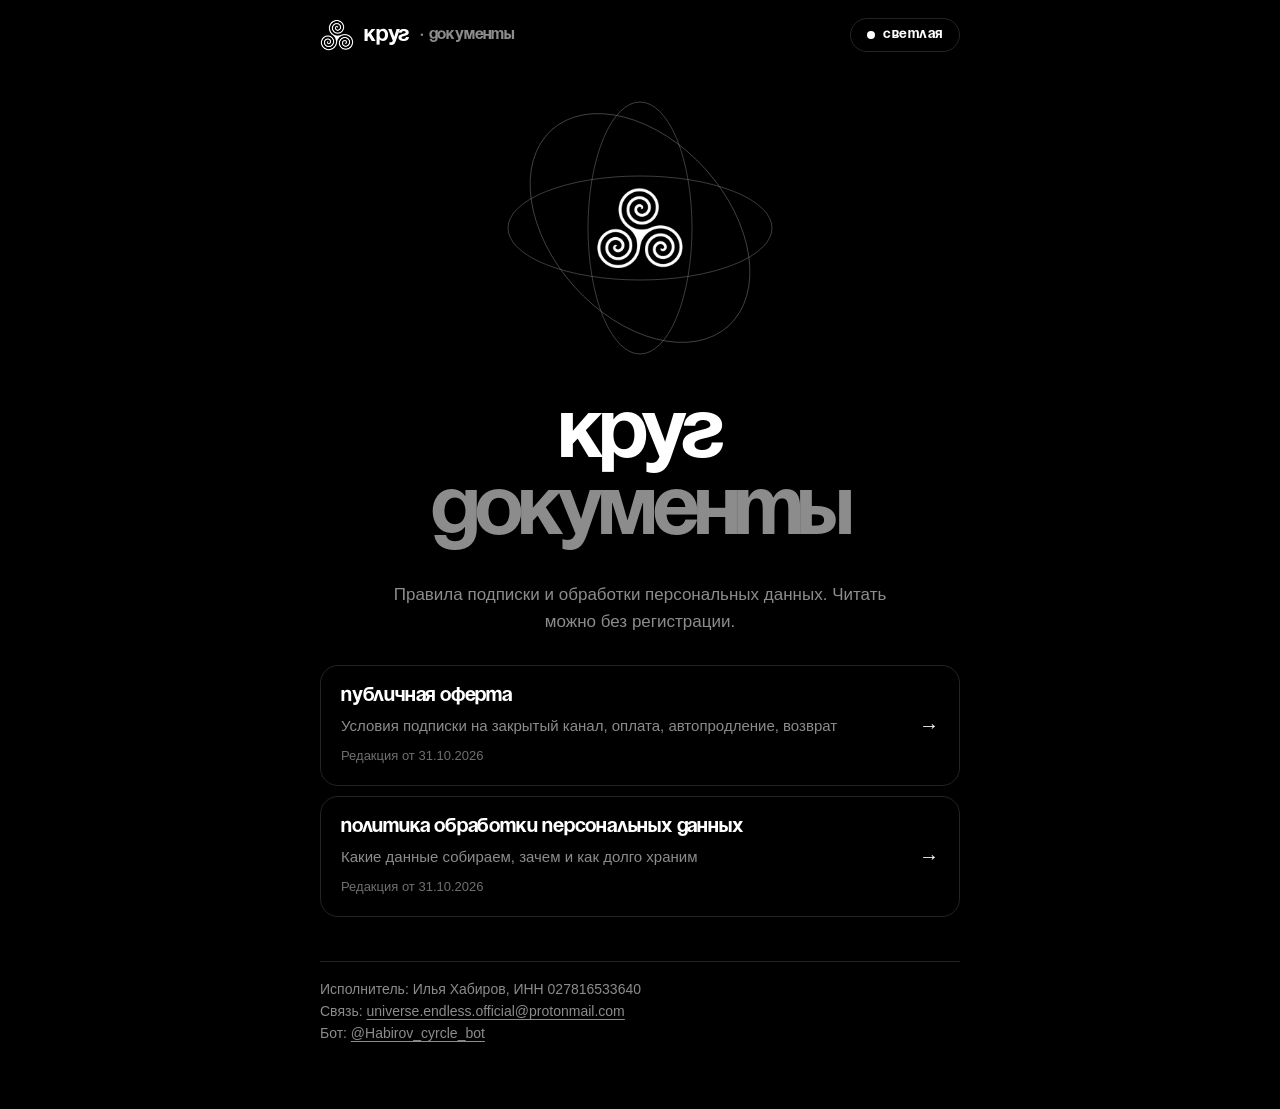
==== index.html @ 8e705307 "Add files via upload" ====
<!doctype html><html lang="ru" data-theme="dark"><head><meta charset="utf-8">
<meta name="viewport" content="width=device-width,initial-scale=1,viewport-fit=cover">
<title>Документы — Круг Ильи Хабирова</title><link rel="stylesheet" href="style.css"><script src="theme.js"></script></head>
<body><main>
<div class="top"><a class="brand" href="./"><img src="logo.png" alt="">круг <i>· документы</i></a><button class="pill" id="theme" type="button" aria-label="Сменить тему">светлая</button></div>
<div class="hero">
<svg class="orbit" viewBox="0 0 300 300" aria-hidden="true"><ellipse cx="150" cy="150" rx="132" ry="52"/><ellipse cx="150" cy="150" rx="52" ry="126"/><ellipse cx="150" cy="150" rx="132" ry="88" transform="rotate(48 150 150)"/><image href="logo.png" x="105" y="105" width="90" height="90"/></svg>
<h1>круг<em>документы</em></h1>
</div>
<p class="lead">Правила подписки и обработки персональных данных. Читать можно без регистрации.</p>
<div class="list" id="c"><noscript><a class="row" href="docs/offer.md"><b>оферта</b></a></noscript></div>
<footer>Исполнитель: Илья Хабиров, ИНН 027816533640<br>Связь: <a href="mailto:universe.endless.official@protonmail.com">universe.endless.official@protonmail.com</a><br>Бот: <a href="https://t.me/Habirov_cyrcle_bot">@Habirov_cyrcle_bot</a></footer>
</main>
<script>
fetch('docs/docs.json?'+Date.now()).then(function(r){return r.json()}).then(function(l){
 document.getElementById('c').innerHTML=l.map(function(d){return '<a class="row" href="'+d.slug+'/"><div><b>'+d.title+'</b><span>'+d.text+'</span><small>Редакция от '+d.date+'</small></div></a>'}).join('')
}).catch(function(){document.getElementById('c').textContent='Не удалось загрузить список документов.'})
</script></body></html>
---- style.css ----
@font-face{font-family:"Soyuz";src:url("fonts/SoyuzGrotesk-Bold.otf") format("opentype");font-weight:700;font-display:swap}
:root{--bg:#000;--fg:#fff;--mut:#8c8c8c;--line:#242424;--btn-bg:#fff;--btn-fg:#000;--logo-f:none;
 --head:"Soyuz","Helvetica Neue",Arial,sans-serif;--doc:Georgia,"Times New Roman",serif;--ui:-apple-system,"Segoe UI",Roboto,Helvetica,Arial,sans-serif;
 box-sizing:border-box}
:root[data-theme="light"]{--bg:#f1f1f1;--fg:#000;--mut:#767676;--line:#d9d9d9;--btn-bg:#000;--btn-fg:#fff;--logo-f:invert(1)}
*{box-sizing:border-box}html{-webkit-text-size-adjust:100%;scroll-padding-top:env(safe-area-inset-top,0px)}
body{margin:0;background:var(--bg);color:var(--fg);font:17px/1.6 var(--ui);font-weight:300;padding:env(safe-area-inset-top,0px) 0 env(safe-area-inset-bottom,0px);transition:background .25s,color .25s}
main{max-width:680px;margin:0 auto;padding:18px 20px 64px}
.top{display:flex;align-items:center;justify-content:space-between;gap:12px}
.brand{display:flex;align-items:center;gap:10px;color:inherit;text-decoration:none;font:700 22px/1 var(--head);letter-spacing:-.01em}
.brand img{width:34px;height:34px;filter:var(--logo-f)}.brand i{font-style:normal;color:var(--mut);font-size:16px}
.pill{display:inline-flex;align-items:center;gap:8px;border:1px solid var(--line);background:none;color:var(--fg);border-radius:999px;padding:9px 16px;font:700 14px/1 var(--head);letter-spacing:.04em;cursor:pointer}
.pill:before{content:"";width:8px;height:8px;border-radius:50%;background:var(--fg)}
.pill:focus-visible,.row:focus-visible,.back:focus-visible,a:focus-visible{outline:2px solid var(--fg);outline-offset:3px}
.hero{position:relative;text-align:center;padding:26px 0 8px}
.orbit{display:block;margin:0 auto;width:min(300px,78vw);height:auto}
.orbit ellipse{fill:none;stroke:var(--mut);stroke-width:.8;opacity:.55}.orbit image{filter:var(--logo-f)}
h1{font:700 clamp(46px,15vw,84px)/.92 var(--head);letter-spacing:-.045em;margin:18px 0 0;text-transform:lowercase}
h1 em{font-style:normal;color:var(--mut);display:block}
.lead{color:var(--mut);margin:22px auto 30px;max-width:30em;text-align:center;font-size:17px}
.list{display:grid;gap:10px}
.row{display:flex;align-items:center;justify-content:space-between;gap:16px;width:100%;text-align:left;background:none;border:1px solid var(--line);border-radius:18px;padding:18px 20px;color:inherit;font:inherit;text-decoration:none;cursor:pointer}
.row b{display:block;font:700 20px/1.2 var(--head);letter-spacing:-.01em;text-transform:lowercase}
.row span{display:block;color:var(--mut);font-size:15px;margin-top:6px}
.row small{display:block;color:var(--mut);font-size:13px;margin-top:8px;opacity:.8}
.row:after{content:"→";flex:none;color:var(--fg);font-size:20px}
.back{background:none;border:0;color:var(--mut);font:inherit;font-size:15px;padding:0;margin:26px 0 6px;cursor:pointer;text-decoration:none;display:inline-block}
#d h1,article h1{font-size:clamp(34px,10vw,52px);text-align:left;margin:10px 0 18px}
#d h2,article h2{font:700 21px/1.25 var(--head);letter-spacing:-.01em;margin:1.9em 0 .4em;text-transform:lowercase}
#d p,article p,#d li{font-family:var(--doc);font-weight:400;font-size:17px;line-height:1.65}
#d a,article a,footer a,.lead a{color:inherit;text-decoration-thickness:1px;text-underline-offset:3px}
code{border:1px solid var(--line);border-radius:6px;padding:1px 6px;font-size:.9em}
ul{padding-left:1.3em}li{margin:.3em 0}
footer{margin-top:44px;padding-top:16px;border-top:1px solid var(--line);color:var(--mut);font-size:14px}
@media(prefers-reduced-motion:reduce){body{transition:none}}
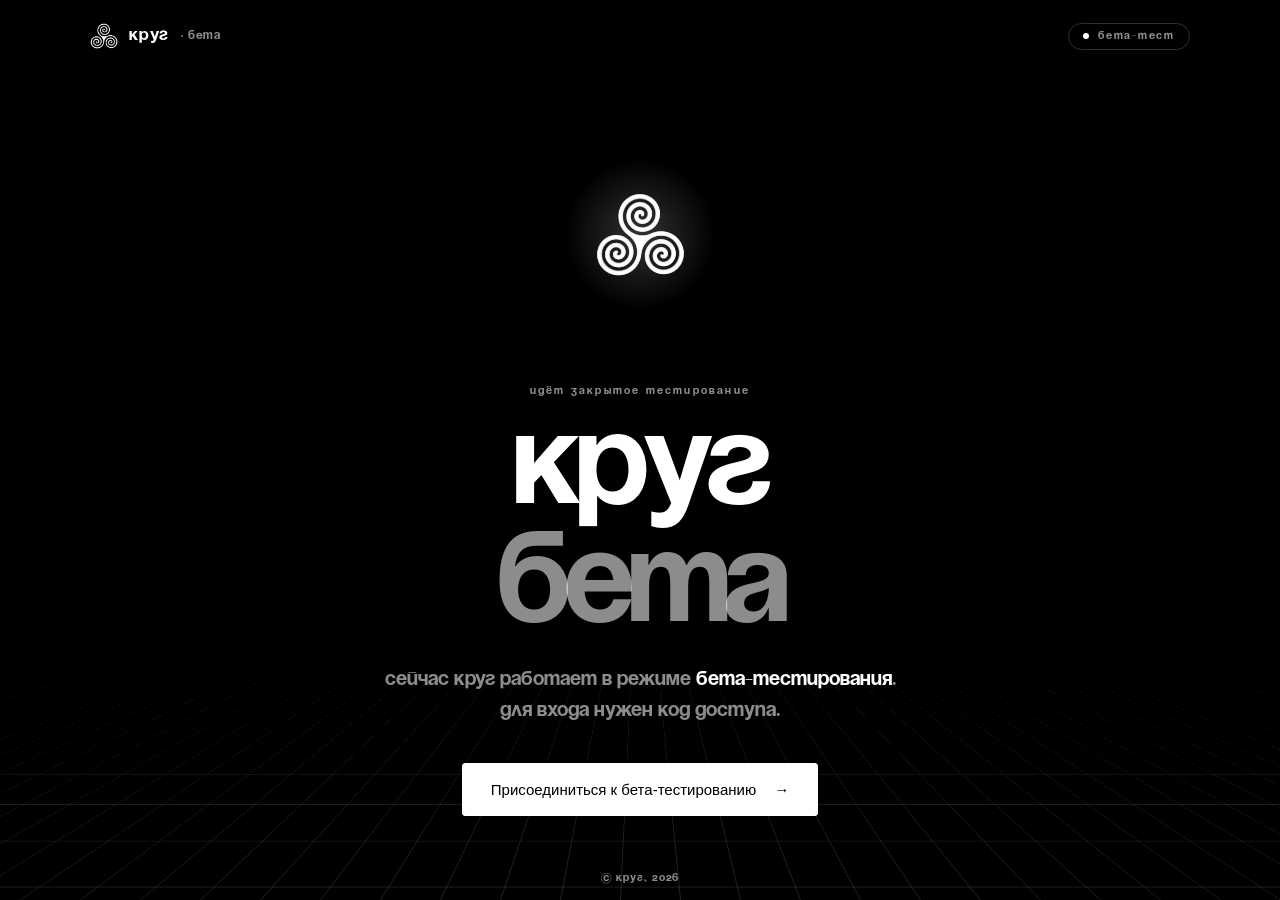
==== commit 08adb46e: "Add files via upload" ====
--- a/index.html
+++ b/index.html
@@ -1,18 +1,623 @@
-<!doctype html><html lang="ru" data-theme="dark"><head><meta charset="utf-8">
-<meta name="viewport" content="width=device-width,initial-scale=1,viewport-fit=cover">
-<title>Документы — Круг Ильи Хабирова</title><link rel="stylesheet" href="style.css"><script src="theme.js"></script></head>
-<body><main>
-<div class="top"><a class="brand" href="./"><img src="logo.png" alt="">круг <i>· документы</i></a><button class="pill" id="theme" type="button" aria-label="Сменить тему">светлая</button></div>
-<div class="hero">
-<svg class="orbit" viewBox="0 0 300 300" aria-hidden="true"><ellipse cx="150" cy="150" rx="132" ry="52"/><ellipse cx="150" cy="150" rx="52" ry="126"/><ellipse cx="150" cy="150" rx="132" ry="88" transform="rotate(48 150 150)"/><image href="logo.png" x="105" y="105" width="90" height="90"/></svg>
-<h1>круг<em>документы</em></h1>
+<!DOCTYPE html>
+<html lang="ru">
+<head>
+<meta charset="utf-8">
+<meta name="viewport" content="width=device-width, initial-scale=1, viewport-fit=cover">
+<meta name="theme-color" content="#000000">
+<script src="https://telegram.org/js/telegram-web-app.js"></script>
+<script>/* Настройки: api = адрес сервера бота (пусто, если приложение отдаёт сам бот), subBot = бот подписки */window.KRUG={api:'',subBot:'Habirov_cyrcle_bot'};</script>
+<title>Круг</title>
+<style>
+@font-face{font-family:Soyuz;src:url([data-uri])}
+:root{--bg:#000;--fg:#fff;--dim:rgba(255,255,255,.55);--line:rgba(255,255,255,.18);color-scheme:dark}
+*{box-sizing:border-box;-webkit-tap-highlight-color:transparent}
+html,body{height:100%;margin:0}
+body{background:var(--bg);color:var(--fg);font-family:Soyuz,system-ui,sans-serif;overflow:hidden}
+.page{position:relative;min-height:100%;height:100%;display:flex;flex-direction:column;padding-top:env(safe-area-inset-top,0px);padding-bottom:env(safe-area-inset-bottom,0px)}
+.floor{position:absolute;left:-50%;right:-50%;bottom:0;height:55%;perspective:420px;pointer-events:none;mask-image:linear-gradient(to top,#000 10%,transparent 90%);-webkit-mask-image:linear-gradient(to top,#000 10%,transparent 90%)}
+.floor i{position:absolute;inset:0;transform:rotateX(68deg);transform-origin:bottom;background-image:linear-gradient(var(--line) 1px,transparent 1px),linear-gradient(90deg,var(--line) 1px,transparent 1px);background-size:60px 60px;animation:flow 3s linear infinite;opacity:0;animation:flow 3s linear infinite,fade 2s .3s forwards}
+@keyframes flow{to{background-position:0 60px}}
+@keyframes fade{to{opacity:.7}}
+header{position:relative;z-index:3;display:flex;align-items:center;justify-content:space-between;width:min(1100px,calc(100% - 40px));margin:0 auto;height:72px;opacity:0;animation:rise .9s .1s forwards}
+.brand{display:flex;align-items:center;gap:11px;letter-spacing:.08em;font-size:17px}
+.brand img{width:28px;display:block}
+.brand small{color:var(--dim);font-size:12px;letter-spacing:.04em}
+.badge{border:1px solid var(--line);border-radius:30px;padding:7px 14px;font-size:11px;letter-spacing:.16em;color:var(--dim)}
+.badge:before{content:"";display:inline-block;width:6px;height:6px;border-radius:50%;background:#fff;margin-right:9px;animation:pulse 1.6s infinite}
+@keyframes pulse{50%{opacity:.2}}
+main{position:relative;z-index:2;flex:1;display:flex;flex-direction:column;align-items:center;justify-content:center;text-align:center;padding:10px 20px 30px;min-height:0}
+.stage{perspective:900px;width:min(300px,62vw);aspect-ratio:1;margin-bottom:clamp(14px,3vh,34px);opacity:0;animation:rise 1.2s .3s forwards}
+.scene{position:relative;width:100%;height:100%;transform-style:preserve-3d;transition:transform .15s ease-out}
+.ring{display:none;position:absolute;inset:0;border:1px solid rgba(255,255,255,.5);border-radius:50%;transform-style:preserve-3d}
+.r1{animation:s1 14s linear infinite}.r2{inset:9%;border-color:rgba(255,255,255,.32);animation:s2 11s linear infinite}.r3{inset:-9%;border-color:rgba(255,255,255,.18);animation:s3 18s linear infinite}
+.ring:after{content:"";position:absolute;top:-4px;left:50%;width:7px;height:7px;margin-left:-3.5px;border-radius:50%;background:#fff;box-shadow:0 0 12px #fff}
+@keyframes s1{from{transform:rotateX(70deg) rotateZ(0)}to{transform:rotateX(70deg) rotateZ(360deg)}}
+@keyframes s2{from{transform:rotateY(70deg) rotateZ(0)}to{transform:rotateY(70deg) rotateZ(-360deg)}}
+@keyframes s3{from{transform:rotateX(35deg) rotateY(35deg) rotateZ(0)}to{transform:rotateX(35deg) rotateY(35deg) rotateZ(360deg)}}
+.core{position:absolute;inset:31%;transform-style:preserve-3d;animation:sway 8s ease-in-out infinite}
+.cl{position:absolute;inset:0;background:var(--logo) center/contain no-repeat;filter:brightness(var(--b,1));transform:translateZ(var(--z))}
+.cglow{position:absolute;inset:14%;border-radius:50%;background:radial-gradient(circle,rgba(255,255,255,.2),transparent 62%);transform:translateZ(-30px);animation:cg 4s ease-in-out infinite alternate}
+@keyframes cg{from{opacity:.35}to{opacity:.9}}
+@keyframes sway{0%,100%{transform:rotateY(-20deg) rotateX(5deg)}50%{transform:rotateY(20deg) rotateX(-5deg)}}
+.eyebrow{font-size:11px;letter-spacing:.2em;color:var(--dim);margin-bottom:14px}
+h1{font-size:clamp(52px,13vw,128px);line-height:.92;font-weight:400;letter-spacing:-.05em;margin:0 0 18px;perspective:700px}
+h1 span{display:inline-block;opacity:0;transform:translateZ(-300px) rotateX(70deg);animation:letter 1s cubic-bezier(.2,.8,.2,1) forwards}
+h1 .beta{color:var(--dim)}
+@keyframes letter{to{opacity:1;transform:none}}
+.lead{color:var(--dim);font-size:clamp(15px,2.2vw,20px);line-height:1.55;max-width:540px;margin:0 auto}
+.lead b{color:#fff;font-weight:400}
+.cta{margin-top:clamp(20px,4vh,38px);padding:17px 28px;border:1px solid #fff;background:#fff;color:#000;border-radius:3px;font-size:15px;cursor:pointer;display:inline-flex;gap:18px;align-items:center;transition:transform .2s,box-shadow .2s;box-shadow:0 0 0 rgba(255,255,255,0)}
+.cta:hover{transform:translateY(-3px);box-shadow:0 10px 40px rgba(255,255,255,.22)}
+.cta:active{transform:scale(.98)}
+.rise{opacity:0;animation:rise .9s forwards}
+@keyframes rise{from{opacity:0;transform:translateY(22px)}to{opacity:1;transform:none}}
+footer{position:relative;z-index:3;text-align:center;color:var(--dim);font-size:11px;letter-spacing:.08em;padding:0 0 16px}
+.modal{position:fixed;inset:0;z-index:10;display:grid;place-items:center;padding:20px;background:rgba(0,0,0,.72);backdrop-filter:blur(8px);-webkit-backdrop-filter:blur(8px);opacity:0;pointer-events:none;transition:opacity .35s}
+.modal.open{opacity:1;pointer-events:auto}
+.card{width:100%;max-width:400px;border:1px solid var(--line);border-radius:22px;background:linear-gradient(145deg,#0d0d0d,#050505);padding:30px 26px;transform:perspective(800px) rotateX(18deg) translateY(40px) scale(.94);transition:transform .5s cubic-bezier(.2,.8,.2,1)}
+.modal.open .card{transform:none}
+.card.shake{animation:shake .4s}
+@keyframes shake{25%{transform:translateX(-9px)}75%{transform:translateX(9px)}}
+.kicker{font-size:11px;letter-spacing:.16em;color:var(--dim);margin-bottom:16px}
+.card h2{font-size:28px;font-weight:400;margin:0 0 8px}
+.card p{color:var(--dim);font-size:14px;line-height:1.5;margin:0 0 20px}
+.card input{width:100%;padding:16px;border:1px solid var(--line);border-radius:12px;background:#080808;color:#fff;font:inherit;font-size:18px;letter-spacing:.3em;text-align:center;text-transform:uppercase;outline:none;transition:border-color .2s}
+.card input:focus{border-color:rgba(255,255,255,.7)}
+.card input::placeholder{letter-spacing:.2em;color:rgba(255,255,255,.25)}
+.submit{width:100%;margin-top:12px;padding:15px;border:1px solid #fff;background:#fff;color:#000;border-radius:12px;font:inherit;font-size:15px;cursor:pointer}
+.close{width:100%;margin-top:8px;padding:12px;border:0;background:none;color:var(--dim);font:inherit;font-size:13px;cursor:pointer}
+.msg{min-height:20px;margin-top:12px;font-size:13px;color:var(--dim);text-align:center}
+.ok{text-align:center}.ok .tick{font-size:44px;margin-bottom:8px}
+@media(prefers-reduced-motion:reduce){*{animation-duration:.01s!important;animation-iteration-count:1!important}}
+@property --a{syntax:'<angle>';inherits:false;initial-value:0deg}
+:root{--logo:url([data-uri])}
+#app{position:fixed;inset:0;z-index:50;background:#000;color:#fff;font-family:Soyuz,system-ui,sans-serif;visibility:hidden;overflow:hidden;-webkit-user-select:none;user-select:none;touch-action:manipulation}
+#app.on{visibility:visible}
+#app *{box-sizing:border-box;-webkit-tap-highlight-color:transparent}
+.shell{position:relative;height:100%;max-width:520px;margin:0 auto;display:flex;flex-direction:column;padding:calc(max(env(safe-area-inset-top,0px),var(--tg-safe-area-inset-top,0px)) + var(--tg-content-safe-area-inset-top,0px)) 20px calc(max(env(safe-area-inset-bottom,0px),var(--tg-safe-area-inset-bottom,0px)) + var(--tg-content-safe-area-inset-bottom,0px))}
+.top{height:64px;flex:none;display:flex;align-items:center;gap:12px;transition:opacity .4s,transform .4s}
+.top.off{opacity:0;pointer-events:none;transform:translateY(-14px)}
+.ib{width:38px;height:38px;border:0;background:none;color:#8b8b8b;display:grid;place-items:center;cursor:pointer;border-radius:50%;flex:none}
+.ib:active{background:#1a1a1a}
+.bar{flex:1;height:16px;border-radius:9px;background:#1d1d1d;overflow:hidden;transition:opacity .3s}
+.bar.off{opacity:0}
+.bar i{display:block;height:100%;width:0;min-width:16px;background:#fff;border-radius:9px;position:relative;overflow:hidden;transition:width .8s cubic-bezier(.3,1.4,.5,1)}
+.bar i:before{content:"";position:absolute;left:8px;right:8px;top:4px;height:4px;border-radius:3px;background:rgba(0,0,0,.14)}
+.bar i:after{content:"";position:absolute;top:0;bottom:0;width:40%;left:-50%;background:linear-gradient(90deg,transparent,rgba(0,0,0,.18),transparent);animation:glint 2.6s infinite}
+@keyframes glint{to{left:130%}}
+.view{flex:1;min-height:0;overflow-y:auto;overflow-x:hidden;scrollbar-width:none;position:relative}
+.view::-webkit-scrollbar{display:none}
+.scr{min-height:100%;display:flex;flex-direction:column;animation:scrIn .55s cubic-bezier(.2,.9,.25,1) both}
+.scr.rev{animation-name:scrInR}
+.scr.out{animation:scrOut .28s ease-in forwards}
+@keyframes scrIn{from{opacity:0;transform:translateX(46px) scale(.98)}}
+@keyframes scrInR{from{opacity:0;transform:translateX(-46px) scale(.98)}}
+@keyframes scrOut{to{opacity:0;transform:translateX(-46px) scale(.98)}}
+.dock{flex:none;padding:14px 0 18px;transition:transform .5s cubic-bezier(.2,.9,.3,1),opacity .3s}
+.dock.off{transform:translateY(130%);opacity:0;pointer-events:none}
+.btn{position:relative;overflow:hidden;width:100%;height:56px;border:0;border-radius:16px;background:#fff;color:#000;font:inherit;font-size:16px;letter-spacing:.06em;text-transform:uppercase;cursor:pointer;box-shadow:0 4px 0 #8c8c8c;transition:transform .08s,box-shadow .08s,background .25s,color .25s}
+.btn:active:not(:disabled){transform:translateY(4px);box-shadow:0 0 0 #8c8c8c}
+.btn:disabled{background:#1d1d1d;color:#5a5a5a;box-shadow:0 4px 0 #101010;cursor:default}
+.btn:not(:disabled):after{content:"";position:absolute;top:0;bottom:0;width:30%;left:-40%;background:linear-gradient(90deg,transparent,rgba(0,0,0,.12),transparent);animation:glint 3.2s 1s infinite}
+.btn.ready{animation:jig .38s}
+.btn.ghost{background:#000;color:#fff;border:2px solid #2c2c2c;box-shadow:0 4px 0 #2c2c2c}
+@keyframes ready{40%{transform:scale(1.04)}}
+:focus-visible{outline:2px solid #fff;outline-offset:3px}
+.mas{position:relative;width:var(--s,112px);height:var(--s,112px);flex:none;display:grid;place-items:center}
+.mas:after{content:"";position:absolute;bottom:-8px;left:12%;right:12%;height:14px;border-radius:50%;background:rgba(255,255,255,.1);animation:sh 3.4s ease-in-out infinite}
+.mas .fl{width:100%;height:100%;animation:bob 3.4s ease-in-out infinite}
+@keyframes bob{50%{transform:translateY(-9px)}}
+@keyframes sh{50%{transform:scaleX(.78);opacity:.5}}
+.lg{display:block;width:100%;height:100%;background:var(--logo) center/contain no-repeat;transition:transform .7s cubic-bezier(.3,1.6,.4,1)}
+.lg.hit{animation:hit .5s}
+@keyframes hit{40%{filter:drop-shadow(0 0 22px #fff)}}
+.bub{position:relative;flex:1;border:2px solid #2c2c2c;border-radius:18px;padding:16px 18px;font-size:21px;line-height:1.22;background:#000}
+.bub:before{content:"";position:absolute;left:-9px;top:50%;width:14px;height:14px;margin-top:-7px;background:#000;border-left:2px solid #2c2c2c;border-bottom:2px solid #2c2c2c;transform:rotate(45deg)}
+.bub.dn:before{left:50%;top:auto;bottom:-9px;margin:0 0 0 -7px;border:0;border-right:2px solid #2c2c2c;border-bottom:2px solid #2c2c2c}
+.bub small{display:block;margin-top:6px;font-size:14px;color:#8b8b8b}
+.qh{display:flex;align-items:center;gap:14px;margin:4px 0 24px}
+.opt{position:relative;overflow:hidden;display:flex;align-items:center;gap:14px;width:100%;margin-bottom:12px;padding:14px 16px;border:2px solid #2a2a2a;border-bottom-width:4px;border-radius:16px;background:#000;color:#fff;font:inherit;font-size:17px;line-height:1.2;text-align:left;cursor:pointer;transition:border-color .2s,background .2s,transform .1s;animation:optIn .55s cubic-bezier(.2,.9,.3,1) both;animation-delay:calc(var(--i)*70ms + .2s)}
+@keyframes optIn{from{opacity:0;transform:translateY(26px) scale(.96)}}
+.opt:active{transform:translateY(2px);border-bottom-width:3px}
+.opt.sel{border-color:#fff;background:#121212;animation:jig .38s}
+@keyframes jig{15%{transform:translateX(-4px) rotate(-.7deg) scale(1.02)}30%{transform:translateX(4px) rotate(.7deg) scale(1.02)}45%{transform:translateX(-3px) rotate(-.4deg)}60%{transform:translateX(3px) rotate(.4deg)}80%{transform:translateX(-1px)}}
+@keyframes pop{40%{transform:scale(1.04)}}
+.opt small{display:block;margin-top:4px;font-size:13px;color:#8b8b8b}
+.rg{width:26px;height:26px;flex:none;border-radius:50%;border:2px solid #444;display:grid;place-items:center;transition:background .2s,border-color .2s}
+.sel .rg{background:#fff;border-color:#fff}
+.rg path{stroke-dasharray:1;stroke-dashoffset:1}
+.sel .rg path{animation:dr .35s .05s forwards}
+@keyframes dr{to{stroke-dashoffset:0}}
+.opt .tx{flex:1}
+.lv{display:flex;gap:3px;align-items:flex-end;height:20px}
+.lv b{width:5px;border-radius:2px;background:#333;transition:background .2s}
+.lv b.on,.sel .lv b.on{background:#fff}
+.tag{font-size:13px;color:#8b8b8b}
+.rp{position:absolute;border-radius:50%;background:rgba(255,255,255,.25);transform:scale(0);animation:rp .6s ease-out forwards;pointer-events:none}
+@keyframes rp{to{transform:scale(1);opacity:0}}
+.shake{animation:shk .4s}
+@keyframes shk{25%{transform:translateX(-9px)}75%{transform:translateX(9px)}}
+h2.t{font-size:32px;line-height:1.05;font-weight:400;margin:6px 0 10px}
+p.s{color:#8b8b8b;font-size:15px;line-height:1.5;margin:0 0 22px}
+.in{display:block;width:100%;height:56px;margin-bottom:12px;padding:0 18px;border:2px solid #2a2a2a;border-radius:16px;background:#0a0a0a;color:#fff;font:inherit;font-size:17px;outline:none;transition:border-color .2s,transform .2s;-webkit-user-select:text;user-select:text}
+.in:focus{border-color:#fff;transform:scale(1.015)}
+.in::placeholder{color:#555}
+.card{border:2px solid #2a2a2a;border-radius:20px;overflow:hidden}
+.row{display:flex;align-items:center;gap:16px;width:100%;padding:16px 18px;border:0;background:none;color:#fff;font:inherit;text-align:left;cursor:pointer;animation:optIn .5s both}
+.row+.row{border-top:2px solid #2a2a2a}
+.row:active{background:#111}
+.row small{display:block;margin-top:3px;font-size:14px;color:#8b8b8b;max-width:210px;overflow:hidden;text-overflow:ellipsis;white-space:nowrap}
+.av{width:56px;height:56px;border-radius:50%;background:#fff;color:#000;display:grid;place-items:center;font-size:26px;flex:none}
+.av.p{background:none;border:2px solid #444;color:#8b8b8b;font-size:30px}
+.intro{position:absolute;inset:0;display:grid;place-items:center;align-content:center;background:#000}
+.ilg{position:relative;width:min(52vw,230px);aspect-ratio:1}
+.ilg .lg{animation:lgIn 2.1s cubic-bezier(.5,0,.15,1) both;-webkit-mask-image:conic-gradient(#000 var(--a),transparent calc(var(--a) + 1deg));mask-image:conic-gradient(#000 var(--a),transparent calc(var(--a) + 1deg));transition:none;filter:drop-shadow(0 0 18px rgba(255,255,255,.35))}
+@keyframes lgIn{0%{--a:0deg;transform:rotate(-240deg) scale(.55);opacity:.2}100%{--a:361deg;transform:none;opacity:1}}
+.ilg svg{position:absolute;inset:-18%;width:136%;height:136%;transform:rotate(-90deg);animation:fadeo .5s 2.9s forwards}
+.ilg circle{fill:none;stroke:#fff;stroke-width:1.2;stroke-dasharray:289;stroke-dashoffset:289;animation:ring 2.4s .2s cubic-bezier(.6,0,.3,1) forwards}
+@keyframes ring{to{stroke-dashoffset:0}}
+@keyframes fadeo{to{opacity:0}}
+.pr{position:absolute;inset:0;border:1px solid #fff;border-radius:50%;opacity:0;animation:pr 1.6s cubic-bezier(.2,.7,.3,1) forwards}
+@keyframes pr{from{transform:scale(.5);opacity:.8}to{transform:scale(3.2);opacity:0}}
+.wm{margin-top:34px;font-size:30px;display:flex;justify-content:center}
+.wm span{opacity:0;animation:wm 1s cubic-bezier(.2,.8,.2,1) forwards}
+@keyframes wm{from{opacity:0;filter:blur(10px);transform:translateY(16px) scale(1.4)}to{opacity:1;filter:none;transform:none}}
+.motto{margin-top:12px;text-align:center;color:#8b8b8b;font-size:14px;opacity:0;animation:fadei 1s 3s forwards}
+@keyframes fadei{to{opacity:1}}
+.bl{display:flex;align-items:center;gap:14px;padding:14px 0;font-size:18px;opacity:.28;transition:opacity .4s}
+.bl.on{opacity:1}
+.bl .rg{border-color:#333}
+.bl.ok .rg{background:#fff;border-color:#fff}
+.bl.ok .rg path{animation:dr .35s forwards}
+.bl:not(.ok).on .rg{border-top-color:#fff;animation:spin .7s linear infinite}
+@keyframes spin{to{transform:rotate(360deg)}}
+.big{font-size:clamp(40px,12vw,56px);line-height:1;text-align:center;margin:26px 0 8px;display:flex;justify-content:center;flex-wrap:wrap;gap:0 .28em}
+.big span{display:inline-block;opacity:0;animation:wm .9s cubic-bezier(.2,.8,.2,1) forwards}
+.stats{display:grid;grid-template-columns:repeat(3,1fr);gap:10px;margin-top:28px}
+.st{border:2px solid #2a2a2a;border-radius:16px;padding:14px 8px;text-align:center;animation:optIn .6s both}
+.st b{display:block;font-weight:400;font-size:28px}
+.st small{color:#8b8b8b;font-size:12px}
+.quest{border:2px solid #2a2a2a;border-radius:20px;padding:22px;margin-top:28px;animation:optIn .6s .4s both}
+.qb{display:flex;align-items:center;gap:12px;margin-top:16px}
+.qb .bar{height:24px}
+.qb .bar i{background:#fff}
+.ch{width:46px;height:46px;border:2px solid #fff;border-radius:50%;padding:7px;animation:bob 2.4s infinite}
+.fl10{position:absolute;z-index:5;pointer-events:none;font-size:22px;animation:fl10 1s ease-out forwards}
+@keyframes fl10{to{transform:translateY(-70px) scale(1.3);opacity:0}}
+#fx{position:absolute;inset:0;width:100%;height:100%;pointer-events:none;z-index:6}
+.cen{flex:1;display:flex;flex-direction:column;align-items:center;justify-content:center;text-align:center}
+@media(prefers-reduced-motion:reduce){#app *{animation-duration:.01s!important;animation-delay:0s!important}}
+#app{--mp:url([data-uri]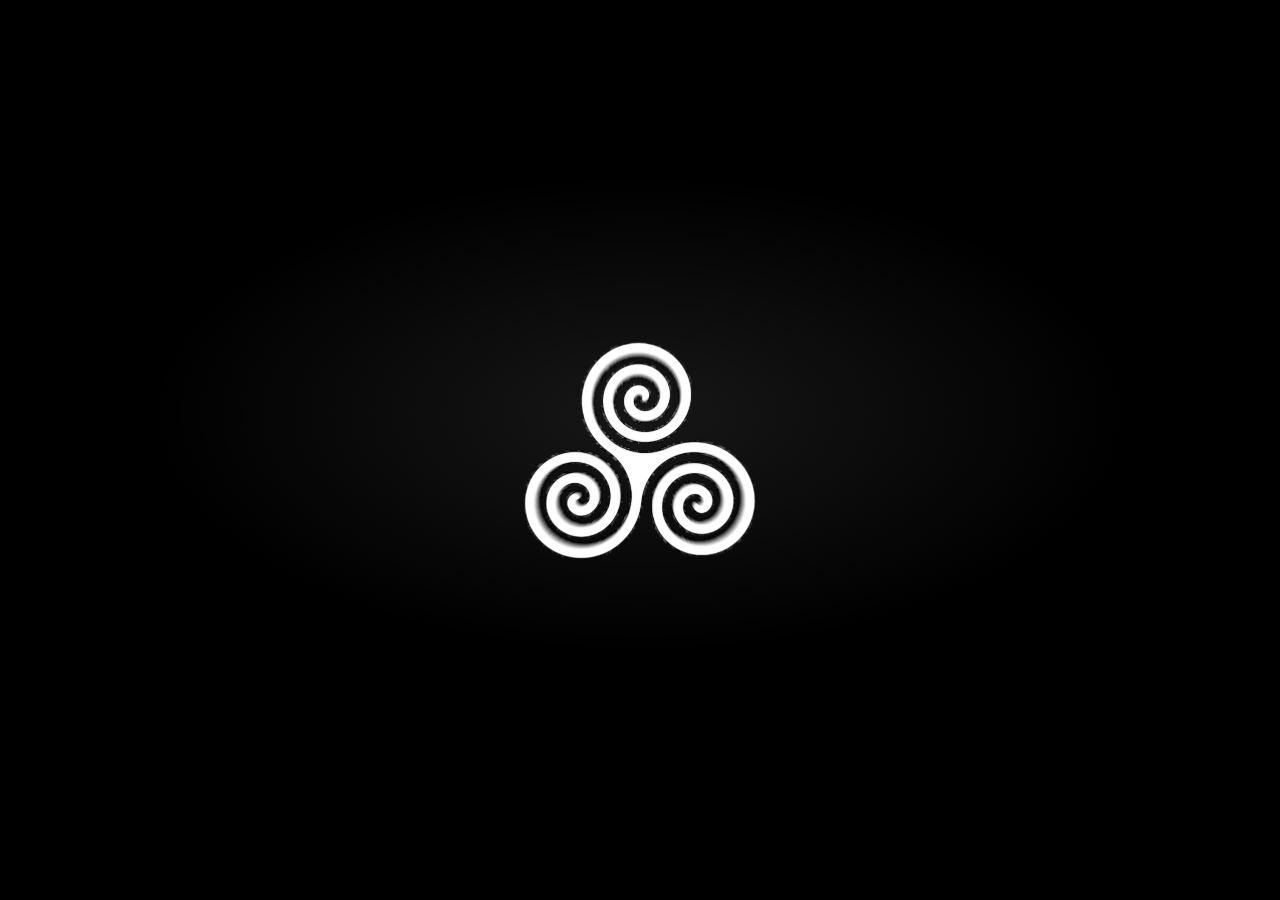
==== commit a26ee869: "Add files via upload" ====
--- a/index.html
+++ b/index.html
@@ -4,619 +4,50 @@
 <meta charset="utf-8">
 <meta name="viewport" content="width=device-width, initial-scale=1, viewport-fit=cover">
 <meta name="theme-color" content="#000000">
-<script src="https://telegram.org/js/telegram-web-app.js"></script>
-<script>/* Настройки: api = адрес сервера бота (пусто, если приложение отдаёт сам бот), subBot = бот подписки */window.KRUG={api:'',subBot:'Habirov_cyrcle_bot'};</script>
 <title>Круг</title>
+<link rel="icon" href="logo.png">
 <style>
-@font-face{font-family:Soyuz;src:url([data-uri])}
-:root{--bg:#000;--fg:#fff;--dim:rgba(255,255,255,.55);--line:rgba(255,255,255,.18);color-scheme:dark}
+:root{--logo:url([data-uri])}}
 *{box-sizing:border-box;-webkit-tap-highlight-color:transparent}
-html,body{height:100%;margin:0}
-body{background:var(--bg);color:var(--fg);font-family:Soyuz,system-ui,sans-serif;overflow:hidden}
-.page{position:relative;min-height:100%;height:100%;display:flex;flex-direction:column;padding-top:env(safe-area-inset-top,0px);padding-bottom:env(safe-area-inset-bottom,0px)}
-.floor{position:absolute;left:-50%;right:-50%;bottom:0;height:55%;perspective:420px;pointer-events:none;mask-image:linear-gradient(to top,#000 10%,transparent 90%);-webkit-mask-image:linear-gradient(to top,#000 10%,transparent 90%)}
-.floor i{position:absolute;inset:0;transform:rotateX(68deg);transform-origin:bottom;background-image:linear-gradient(var(--line) 1px,transparent 1px),linear-gradient(90deg,var(--line) 1px,transparent 1px);background-size:60px 60px;animation:flow 3s linear infinite;opacity:0;animation:flow 3s linear infinite,fade 2s .3s forwards}
-@keyframes flow{to{background-position:0 60px}}
-@keyframes fade{to{opacity:.7}}
-header{position:relative;z-index:3;display:flex;align-items:center;justify-content:space-between;width:min(1100px,calc(100% - 40px));margin:0 auto;height:72px;opacity:0;animation:rise .9s .1s forwards}
-.brand{display:flex;align-items:center;gap:11px;letter-spacing:.08em;font-size:17px}
-.brand img{width:28px;display:block}
-.brand small{color:var(--dim);font-size:12px;letter-spacing:.04em}
-.badge{border:1px solid var(--line);border-radius:30px;padding:7px 14px;font-size:11px;letter-spacing:.16em;color:var(--dim)}
-.badge:before{content:"";display:inline-block;width:6px;height:6px;border-radius:50%;background:#fff;margin-right:9px;animation:pulse 1.6s infinite}
-@keyframes pulse{50%{opacity:.2}}
-main{position:relative;z-index:2;flex:1;display:flex;flex-direction:column;align-items:center;justify-content:center;text-align:center;padding:10px 20px 30px;min-height:0}
-.stage{perspective:900px;width:min(300px,62vw);aspect-ratio:1;margin-bottom:clamp(14px,3vh,34px);opacity:0;animation:rise 1.2s .3s forwards}
-.scene{position:relative;width:100%;height:100%;transform-style:preserve-3d;transition:transform .15s ease-out}
-.ring{display:none;position:absolute;inset:0;border:1px solid rgba(255,255,255,.5);border-radius:50%;transform-style:preserve-3d}
-.r1{animation:s1 14s linear infinite}.r2{inset:9%;border-color:rgba(255,255,255,.32);animation:s2 11s linear infinite}.r3{inset:-9%;border-color:rgba(255,255,255,.18);animation:s3 18s linear infinite}
-.ring:after{content:"";position:absolute;top:-4px;left:50%;width:7px;height:7px;margin-left:-3.5px;border-radius:50%;background:#fff;box-shadow:0 0 12px #fff}
-@keyframes s1{from{transform:rotateX(70deg) rotateZ(0)}to{transform:rotateX(70deg) rotateZ(360deg)}}
-@keyframes s2{from{transform:rotateY(70deg) rotateZ(0)}to{transform:rotateY(70deg) rotateZ(-360deg)}}
-@keyframes s3{from{transform:rotateX(35deg) rotateY(35deg) rotateZ(0)}to{transform:rotateX(35deg) rotateY(35deg) rotateZ(360deg)}}
-.core{position:absolute;inset:31%;transform-style:preserve-3d;animation:sway 8s ease-in-out infinite}
-.cl{position:absolute;inset:0;background:var(--logo) center/contain no-repeat;filter:brightness(var(--b,1));transform:translateZ(var(--z))}
-.cglow{position:absolute;inset:14%;border-radius:50%;background:radial-gradient(circle,rgba(255,255,255,.2),transparent 62%);transform:translateZ(-30px);animation:cg 4s ease-in-out infinite alternate}
-@keyframes cg{from{opacity:.35}to{opacity:.9}}
-@keyframes sway{0%,100%{transform:rotateY(-20deg) rotateX(5deg)}50%{transform:rotateY(20deg) rotateX(-5deg)}}
-.eyebrow{font-size:11px;letter-spacing:.2em;color:var(--dim);margin-bottom:14px}
-h1{font-size:clamp(52px,13vw,128px);line-height:.92;font-weight:400;letter-spacing:-.05em;margin:0 0 18px;perspective:700px}
-h1 span{display:inline-block;opacity:0;transform:translateZ(-300px) rotateX(70deg);animation:letter 1s cubic-bezier(.2,.8,.2,1) forwards}
-h1 .beta{color:var(--dim)}
-@keyframes letter{to{opacity:1;transform:none}}
-.lead{color:var(--dim);font-size:clamp(15px,2.2vw,20px);line-height:1.55;max-width:540px;margin:0 auto}
-.lead b{color:#fff;font-weight:400}
-.cta{margin-top:clamp(20px,4vh,38px);padding:17px 28px;border:1px solid #fff;background:#fff;color:#000;border-radius:3px;font-size:15px;cursor:pointer;display:inline-flex;gap:18px;align-items:center;transition:transform .2s,box-shadow .2s;box-shadow:0 0 0 rgba(255,255,255,0)}
-.cta:hover{transform:translateY(-3px);box-shadow:0 10px 40px rgba(255,255,255,.22)}
-.cta:active{transform:scale(.98)}
-.rise{opacity:0;animation:rise .9s forwards}
-@keyframes rise{from{opacity:0;transform:translateY(22px)}to{opacity:1;transform:none}}
-footer{position:relative;z-index:3;text-align:center;color:var(--dim);font-size:11px;letter-spacing:.08em;padding:0 0 16px}
-.modal{position:fixed;inset:0;z-index:10;display:grid;place-items:center;padding:20px;background:rgba(0,0,0,.72);backdrop-filter:blur(8px);-webkit-backdrop-filter:blur(8px);opacity:0;pointer-events:none;transition:opacity .35s}
-.modal.open{opacity:1;pointer-events:auto}
-.card{width:100%;max-width:400px;border:1px solid var(--line);border-radius:22px;background:linear-gradient(145deg,#0d0d0d,#050505);padding:30px 26px;transform:perspective(800px) rotateX(18deg) translateY(40px) scale(.94);transition:transform .5s cubic-bezier(.2,.8,.2,1)}
-.modal.open .card{transform:none}
-.card.shake{animation:shake .4s}
-@keyframes shake{25%{transform:translateX(-9px)}75%{transform:translateX(9px)}}
-.kicker{font-size:11px;letter-spacing:.16em;color:var(--dim);margin-bottom:16px}
-.card h2{font-size:28px;font-weight:400;margin:0 0 8px}
-.card p{color:var(--dim);font-size:14px;line-height:1.5;margin:0 0 20px}
-.card input{width:100%;padding:16px;border:1px solid var(--line);border-radius:12px;background:#080808;color:#fff;font:inherit;font-size:18px;letter-spacing:.3em;text-align:center;text-transform:uppercase;outline:none;transition:border-color .2s}
-.card input:focus{border-color:rgba(255,255,255,.7)}
-.card input::placeholder{letter-spacing:.2em;color:rgba(255,255,255,.25)}
-.submit{width:100%;margin-top:12px;padding:15px;border:1px solid #fff;background:#fff;color:#000;border-radius:12px;font:inherit;font-size:15px;cursor:pointer}
-.close{width:100%;margin-top:8px;padding:12px;border:0;background:none;color:var(--dim);font:inherit;font-size:13px;cursor:pointer}
-.msg{min-height:20px;margin-top:12px;font-size:13px;color:var(--dim);text-align:center}
-.ok{text-align:center}.ok .tick{font-size:44px;margin-bottom:8px}
-@media(prefers-reduced-motion:reduce){*{animation-duration:.01s!important;animation-iteration-count:1!important}}
-@property --a{syntax:'<angle>';inherits:false;initial-value:0deg}
-:root{--logo:url([data-uri])}
-#app{position:fixed;inset:0;z-index:50;background:#000;color:#fff;font-family:Soyuz,system-ui,sans-serif;visibility:hidden;overflow:hidden;-webkit-user-select:none;user-select:none;touch-action:manipulation}
-#app.on{visibility:visible}
-#app *{box-sizing:border-box;-webkit-tap-highlight-color:transparent}
-.shell{position:relative;height:100%;max-width:520px;margin:0 auto;display:flex;flex-direction:column;padding:calc(max(env(safe-area-inset-top,0px),var(--tg-safe-area-inset-top,0px)) + var(--tg-content-safe-area-inset-top,0px)) 20px calc(max(env(safe-area-inset-bottom,0px),var(--tg-safe-area-inset-bottom,0px)) + var(--tg-content-safe-area-inset-bottom,0px))}
-.top{height:64px;flex:none;display:flex;align-items:center;gap:12px;transition:opacity .4s,transform .4s}
-.top.off{opacity:0;pointer-events:none;transform:translateY(-14px)}
-.ib{width:38px;height:38px;border:0;background:none;color:#8b8b8b;display:grid;place-items:center;cursor:pointer;border-radius:50%;flex:none}
-.ib:active{background:#1a1a1a}
-.bar{flex:1;height:16px;border-radius:9px;background:#1d1d1d;overflow:hidden;transition:opacity .3s}
-.bar.off{opacity:0}
-.bar i{display:block;height:100%;width:0;min-width:16px;background:#fff;border-radius:9px;position:relative;overflow:hidden;transition:width .8s cubic-bezier(.3,1.4,.5,1)}
-.bar i:before{content:"";position:absolute;left:8px;right:8px;top:4px;height:4px;border-radius:3px;background:rgba(0,0,0,.14)}
-.bar i:after{content:"";position:absolute;top:0;bottom:0;width:40%;left:-50%;background:linear-gradient(90deg,transparent,rgba(0,0,0,.18),transparent);animation:glint 2.6s infinite}
-@keyframes glint{to{left:130%}}
-.view{flex:1;min-height:0;overflow-y:auto;overflow-x:hidden;scrollbar-width:none;position:relative}
-.view::-webkit-scrollbar{display:none}
-.scr{min-height:100%;display:flex;flex-direction:column;animation:scrIn .55s cubic-bezier(.2,.9,.25,1) both}
-.scr.rev{animation-name:scrInR}
-.scr.out{animation:scrOut .28s ease-in forwards}
-@keyframes scrIn{from{opacity:0;transform:translateX(46px) scale(.98)}}
-@keyframes scrInR{from{opacity:0;transform:translateX(-46px) scale(.98)}}
-@keyframes scrOut{to{opacity:0;transform:translateX(-46px) scale(.98)}}
-.dock{flex:none;padding:14px 0 18px;transition:transform .5s cubic-bezier(.2,.9,.3,1),opacity .3s}
-.dock.off{transform:translateY(130%);opacity:0;pointer-events:none}
-.btn{position:relative;overflow:hidden;width:100%;height:56px;border:0;border-radius:16px;background:#fff;color:#000;font:inherit;font-size:16px;letter-spacing:.06em;text-transform:uppercase;cursor:pointer;box-shadow:0 4px 0 #8c8c8c;transition:transform .08s,box-shadow .08s,background .25s,color .25s}
-.btn:active:not(:disabled){transform:translateY(4px);box-shadow:0 0 0 #8c8c8c}
-.btn:disabled{background:#1d1d1d;color:#5a5a5a;box-shadow:0 4px 0 #101010;cursor:default}
-.btn:not(:disabled):after{content:"";position:absolute;top:0;bottom:0;width:30%;left:-40%;background:linear-gradient(90deg,transparent,rgba(0,0,0,.12),transparent);animation:glint 3.2s 1s infinite}
-.btn.ready{animation:jig .38s}
-.btn.ghost{background:#000;color:#fff;border:2px solid #2c2c2c;box-shadow:0 4px 0 #2c2c2c}
-@keyframes ready{40%{transform:scale(1.04)}}
-:focus-visible{outline:2px solid #fff;outline-offset:3px}
-.mas{position:relative;width:var(--s,112px);height:var(--s,112px);flex:none;display:grid;place-items:center}
-.mas:after{content:"";position:absolute;bottom:-8px;left:12%;right:12%;height:14px;border-radius:50%;background:rgba(255,255,255,.1);animation:sh 3.4s ease-in-out infinite}
-.mas .fl{width:100%;height:100%;animation:bob 3.4s ease-in-out infinite}
-@keyframes bob{50%{transform:translateY(-9px)}}
-@keyframes sh{50%{transform:scaleX(.78);opacity:.5}}
-.lg{display:block;width:100%;height:100%;background:var(--logo) center/contain no-repeat;transition:transform .7s cubic-bezier(.3,1.6,.4,1)}
-.lg.hit{animation:hit .5s}
-@keyframes hit{40%{filter:drop-shadow(0 0 22px #fff)}}
-.bub{position:relative;flex:1;border:2px solid #2c2c2c;border-radius:18px;padding:16px 18px;font-size:21px;line-height:1.22;background:#000}
-.bub:before{content:"";position:absolute;left:-9px;top:50%;width:14px;height:14px;margin-top:-7px;background:#000;border-left:2px solid #2c2c2c;border-bottom:2px solid #2c2c2c;transform:rotate(45deg)}
-.bub.dn:before{left:50%;top:auto;bottom:-9px;margin:0 0 0 -7px;border:0;border-right:2px solid #2c2c2c;border-bottom:2px solid #2c2c2c}
-.bub small{display:block;margin-top:6px;font-size:14px;color:#8b8b8b}
-.qh{display:flex;align-items:center;gap:14px;margin:4px 0 24px}
-.opt{position:relative;overflow:hidden;display:flex;align-items:center;gap:14px;width:100%;margin-bottom:12px;padding:14px 16px;border:2px solid #2a2a2a;border-bottom-width:4px;border-radius:16px;background:#000;color:#fff;font:inherit;font-size:17px;line-height:1.2;text-align:left;cursor:pointer;transition:border-color .2s,background .2s,transform .1s;animation:optIn .55s cubic-bezier(.2,.9,.3,1) both;animation-delay:calc(var(--i)*70ms + .2s)}
-@keyframes optIn{from{opacity:0;transform:translateY(26px) scale(.96)}}
-.opt:active{transform:translateY(2px);border-bottom-width:3px}
-.opt.sel{border-color:#fff;background:#121212;animation:jig .38s}
-@keyframes jig{15%{transform:translateX(-4px) rotate(-.7deg) scale(1.02)}30%{transform:translateX(4px) rotate(.7deg) scale(1.02)}45%{transform:translateX(-3px) rotate(-.4deg)}60%{transform:translateX(3px) rotate(.4deg)}80%{transform:translateX(-1px)}}
-@keyframes pop{40%{transform:scale(1.04)}}
-.opt small{display:block;margin-top:4px;font-size:13px;color:#8b8b8b}
-.rg{width:26px;height:26px;flex:none;border-radius:50%;border:2px solid #444;display:grid;place-items:center;transition:background .2s,border-color .2s}
-.sel .rg{background:#fff;border-color:#fff}
-.rg path{stroke-dasharray:1;stroke-dashoffset:1}
-.sel .rg path{animation:dr .35s .05s forwards}
-@keyframes dr{to{stroke-dashoffset:0}}
-.opt .tx{flex:1}
-.lv{display:flex;gap:3px;align-items:flex-end;height:20px}
-.lv b{width:5px;border-radius:2px;background:#333;transition:background .2s}
-.lv b.on,.sel .lv b.on{background:#fff}
-.tag{font-size:13px;color:#8b8b8b}
-.rp{position:absolute;border-radius:50%;background:rgba(255,255,255,.25);transform:scale(0);animation:rp .6s ease-out forwards;pointer-events:none}
-@keyframes rp{to{transform:scale(1);opacity:0}}
-.shake{animation:shk .4s}
-@keyframes shk{25%{transform:translateX(-9px)}75%{transform:translateX(9px)}}
-h2.t{font-size:32px;line-height:1.05;font-weight:400;margin:6px 0 10px}
-p.s{color:#8b8b8b;font-size:15px;line-height:1.5;margin:0 0 22px}
-.in{display:block;width:100%;height:56px;margin-bottom:12px;padding:0 18px;border:2px solid #2a2a2a;border-radius:16px;background:#0a0a0a;color:#fff;font:inherit;font-size:17px;outline:none;transition:border-color .2s,transform .2s;-webkit-user-select:text;user-select:text}
-.in:focus{border-color:#fff;transform:scale(1.015)}
-.in::placeholder{color:#555}
-.card{border:2px solid #2a2a2a;border-radius:20px;overflow:hidden}
-.row{display:flex;align-items:center;gap:16px;width:100%;padding:16px 18px;border:0;background:none;color:#fff;font:inherit;text-align:left;cursor:pointer;animation:optIn .5s both}
-.row+.row{border-top:2px solid #2a2a2a}
-.row:active{background:#111}
-.row small{display:block;margin-top:3px;font-size:14px;color:#8b8b8b;max-width:210px;overflow:hidden;text-overflow:ellipsis;white-space:nowrap}
-.av{width:56px;height:56px;border-radius:50%;background:#fff;color:#000;display:grid;place-items:center;font-size:26px;flex:none}
-.av.p{background:none;border:2px solid #444;color:#8b8b8b;font-size:30px}
-.intro{position:absolute;inset:0;display:grid;place-items:center;align-content:center;background:#000}
-.ilg{position:relative;width:min(52vw,230px);aspect-ratio:1}
-.ilg .lg{animation:lgIn 2.1s cubic-bezier(.5,0,.15,1) both;-webkit-mask-image:conic-gradient(#000 var(--a),transparent calc(var(--a) + 1deg));mask-image:conic-gradient(#000 var(--a),transparent calc(var(--a) + 1deg));transition:none;filter:drop-shadow(0 0 18px rgba(255,255,255,.35))}
-@keyframes lgIn{0%{--a:0deg;transform:rotate(-240deg) scale(.55);opacity:.2}100%{--a:361deg;transform:none;opacity:1}}
-.ilg svg{position:absolute;inset:-18%;width:136%;height:136%;transform:rotate(-90deg);animation:fadeo .5s 2.9s forwards}
-.ilg circle{fill:none;stroke:#fff;stroke-width:1.2;stroke-dasharray:289;stroke-dashoffset:289;animation:ring 2.4s .2s cubic-bezier(.6,0,.3,1) forwards}
-@keyframes ring{to{stroke-dashoffset:0}}
-@keyframes fadeo{to{opacity:0}}
-.pr{position:absolute;inset:0;border:1px solid #fff;border-radius:50%;opacity:0;animation:pr 1.6s cubic-bezier(.2,.7,.3,1) forwards}
-@keyframes pr{from{transform:scale(.5);opacity:.8}to{transform:scale(3.2);opacity:0}}
-.wm{margin-top:34px;font-size:30px;display:flex;justify-content:center}
-.wm span{opacity:0;animation:wm 1s cubic-bezier(.2,.8,.2,1) forwards}
-@keyframes wm{from{opacity:0;filter:blur(10px);transform:translateY(16px) scale(1.4)}to{opacity:1;filter:none;transform:none}}
-.motto{margin-top:12px;text-align:center;color:#8b8b8b;font-size:14px;opacity:0;animation:fadei 1s 3s forwards}
+html,body{height:100%;margin:0;background:#000;overflow:hidden}
+.intro{position:fixed;inset:0;background:#000;overflow:hidden;touch-action:none;cursor:grab;display:flex;align-items:center;justify-content:center;-webkit-user-select:none;user-select:none}
+.intro:active{cursor:grabbing}
+.fog{position:absolute;inset:0;background:radial-gradient(55% 38% at 50% 46%,rgba(255,255,255,.09),transparent 70%),radial-gradient(120% 90% at 50% 50%,transparent 55%,#000 100%);opacity:0;animation:fadei 3s .3s forwards}
 @keyframes fadei{to{opacity:1}}
-.bl{display:flex;align-items:center;gap:14px;padding:14px 0;font-size:18px;opacity:.28;transition:opacity .4s}
-.bl.on{opacity:1}
-.bl .rg{border-color:#333}
-.bl.ok .rg{background:#fff;border-color:#fff}
-.bl.ok .rg path{animation:dr .35s forwards}
-.bl:not(.ok).on .rg{border-top-color:#fff;animation:spin .7s linear infinite}
-@keyframes spin{to{transform:rotate(360deg)}}
-.big{font-size:clamp(40px,12vw,56px);line-height:1;text-align:center;margin:26px 0 8px;display:flex;justify-content:center;flex-wrap:wrap;gap:0 .28em}
-.big span{display:inline-block;opacity:0;animation:wm .9s cubic-bezier(.2,.8,.2,1) forwards}
-.stats{display:grid;grid-template-columns:repeat(3,1fr);gap:10px;margin-top:28px}
-.st{border:2px solid #2a2a2a;border-radius:16px;padding:14px 8px;text-align:center;animation:optIn .6s both}
-.st b{display:block;font-weight:400;font-size:28px}
-.st small{color:#8b8b8b;font-size:12px}
-.quest{border:2px solid #2a2a2a;border-radius:20px;padding:22px;margin-top:28px;animation:optIn .6s .4s both}
-.qb{display:flex;align-items:center;gap:12px;margin-top:16px}
-.qb .bar{height:24px}
-.qb .bar i{background:#fff}
-.ch{width:46px;height:46px;border:2px solid #fff;border-radius:50%;padding:7px;animation:bob 2.4s infinite}
-.fl10{position:absolute;z-index:5;pointer-events:none;font-size:22px;animation:fl10 1s ease-out forwards}
-@keyframes fl10{to{transform:translateY(-70px) scale(1.3);opacity:0}}
-#fx{position:absolute;inset:0;width:100%;height:100%;pointer-events:none;z-index:6}
-.cen{flex:1;display:flex;flex-direction:column;align-items:center;justify-content:center;text-align:center}
-@media(prefers-reduced-motion:reduce){#app *{animation-duration:.01s!important;animation-delay:0s!important}}
-#app{--mp:url([data-uri]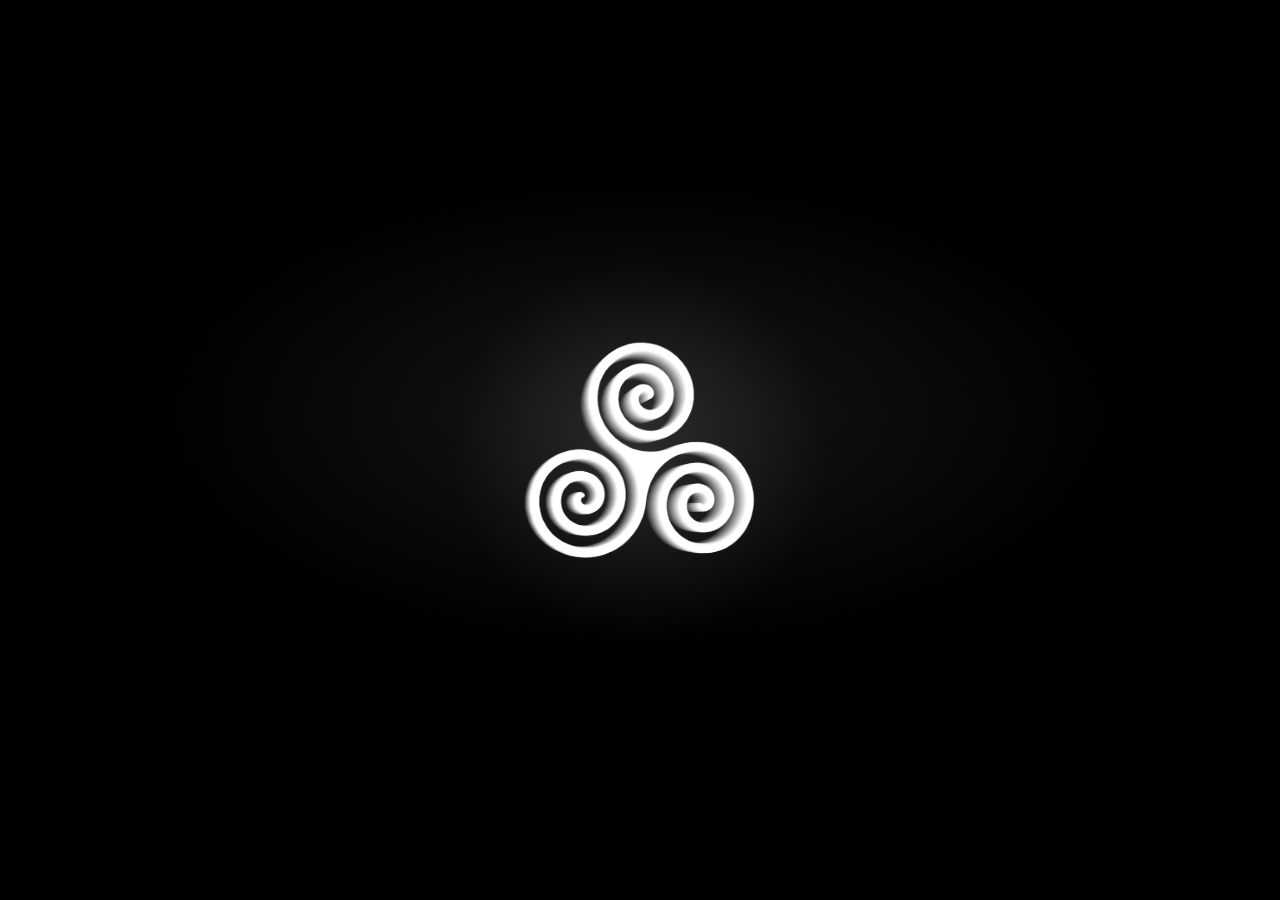
==== commit 890ff193: "Add files via upload" ====
--- a/index.html
+++ b/index.html
@@ -7,20 +7,18 @@
 <title>Круг</title>
 <link rel="icon" href="logo.png">
 <style>
-:root{--logo:url([data-uri])}}
+:root{--logo:url([data-uri])}}
 *{box-sizing:border-box;-webkit-tap-highlight-color:transparent}
 html,body{height:100%;margin:0;background:#000;overflow:hidden}
 .intro{position:fixed;inset:0;background:#000;overflow:hidden;touch-action:none;cursor:grab;display:flex;align-items:center;justify-content:center;-webkit-user-select:none;user-select:none}
 .intro:active{cursor:grabbing}
-.fog{position:absolute;inset:0;background:radial-gradient(55% 38% at 50% 46%,rgba(255,255,255,.09),transparent 70%),radial-gradient(120% 90% at 50% 50%,transparent 55%,#000 100%);opacity:0;animation:fadei 3s .3s forwards}
-@keyframes fadei{to{opacity:1}}
+.fog{position:absolute;inset:0;background:radial-gradient(55% 38% at 50% 46%,rgba(255,255,255,.09),transparent 70%),radial-gradient(120% 90% at 50% 50%,transparent 55%,#000 100%);}
 .stage{position:relative;width:min(58vw,250px);aspect-ratio:1;perspective:850px}
-.glow{position:absolute;inset:-45%;background:radial-gradient(circle,rgba(255,255,255,.2),transparent 58%);opacity:0;animation:glw 5s 2.4s ease-in-out infinite alternate;pointer-events:none}
+.glow{position:absolute;inset:-45%;background:radial-gradient(circle,rgba(255,255,255,.2),transparent 58%);opacity:.5;animation:glw 5s ease-in-out infinite alternate;pointer-events:none}
 @keyframes glw{0%{opacity:.25}100%{opacity:.8}}
 .obj{position:relative;width:100%;height:100%;transform-style:preserve-3d;will-change:transform}
-.ly{position:absolute;inset:0;background:var(--logo) center/contain no-repeat;filter:brightness(var(--b,1));transform:translateZ(var(--z));opacity:0;animation:asm 1.9s cubic-bezier(.2,.7,.2,1) both;animation-delay:calc(var(--i)*14ms + .3s);pointer-events:none}
-@keyframes asm{0%{opacity:0;transform:translateZ(calc(var(--z)*5)) rotateZ(calc(var(--i)*-.5deg + 8deg)) scale(1.04)}45%{opacity:1}100%{opacity:1;transform:translateZ(var(--z))}}
-.ly.hl{filter:none;background:linear-gradient(105deg,transparent 38%,rgba(255,255,255,.95) 50%,transparent 62%) 160% 0/260% 100% no-repeat;-webkit-mask:var(--logo) center/contain no-repeat;mask:var(--logo) center/contain no-repeat;animation:asm 1.9s cubic-bezier(.2,.7,.2,1) both,shn 4.2s 3s ease-in-out infinite;animation-delay:.7s,3s}
+.ly{position:absolute;inset:0;background:var(--logo) center/contain no-repeat;filter:brightness(var(--b,1));transform:translateZ(var(--z));pointer-events:none}
+.ly.hl{filter:none;background:linear-gradient(105deg,transparent 38%,rgba(255,255,255,.95) 50%,transparent 62%) 160% 0/260% 100% no-repeat;-webkit-mask:var(--logo) center/contain no-repeat;mask:var(--logo) center/contain no-repeat;animation:shn 4.2s 1.5s ease-in-out infinite}
 @keyframes shn{0%{background-position:160% 0}55%,100%{background-position:-60% 0}}
 </style>
 </head>
@@ -32,8 +30,16 @@
 <script>
 // Логотип можно крутить: тянуть пальцем или мышью, после отпускания вращение затухает
 (function(){
+var AC,bus,rev,snd=1;
+function au(){try{if(!AC){AC=new(window.AudioContext||window.webkitAudioContext)();bus=AC.createGain();bus.gain.value=.9;var lp=AC.createBiquadFilter();lp.type='lowpass';lp.frequency.value=9500;var cp=AC.createDynamicsCompressor();cp.threshold.value=-18;cp.ratio.value=5;bus.connect(lp);lp.connect(cp);cp.connect(AC.destination);rev=AC.createConvolver();var L=AC.sampleRate*3.6,b=AC.createBuffer(2,L,AC.sampleRate);for(var c=0;c<2;c++){var d=b.getChannelData(c),p=0;for(var i=0;i<L;i++){p=p*.62+(Math.random()*2-1)*.38;d[i]=p*Math.pow(1-i/L,2.2)}}rev.buffer=b;var rg=AC.createGain();rg.gain.value=.5;rev.connect(rg);rg.connect(cp)}if(AC.state==='suspended')AC.resume()}catch(e){}}
+function bell(f,t,d,v,o){o=o||{};if(!AC||!snd)return;try{var n=AC.currentTime+t,c=AC.createOscillator(),m=AC.createOscillator(),mm=AC.createGain(),g=AC.createGain();c.frequency.value=f;m.frequency.value=f*(o.r||2.005);mm.gain.setValueAtTime(f*(o.i||1.3),n);mm.gain.exponentialRampToValueAtTime(.01,n+d*.5);m.connect(mm);mm.connect(c.frequency);g.gain.setValueAtTime(0,n);g.gain.linearRampToValueAtTime(v,n+.006);g.gain.exponentialRampToValueAtTime(.0001,n+d);c.connect(g);g.connect(bus);g.connect(rev);c.start(n);m.start(n);c.stop(n+d+.05);m.stop(n+d+.05)}catch(e){}}
+var sfx={tk:function(){if(!AC||AC.state!=='running')return;bell([1568,1760,2093,2349,2637][Math.random()*5|0],0,.06,.03,{r:3,i:.3})}};
+// Звук только при вращении. Аудио готовим сразу при загрузке, а на первое касание просто «будим»,
+// поэтому первый щелчок идёт без задержки.
+au();
+['pointerdown','touchstart','touchend','pointerup','click'].forEach(function(n){addEventListener(n,au,{passive:true})});
   var it=document.getElementById('it'),ob=document.getElementById('ob');
-  var ox=0,oy=0,vx=0,vy=0,dr=0,px=0,py=0,t0=Date.now();
+  var ox=0,oy=0,vx=0,vy=0,dr=0,px=0,py=0,st=0,t0=Date.now();
   it.addEventListener('pointerdown',function(e){dr=1;px=e.clientX;py=e.clientY;try{it.setPointerCapture(e.pointerId)}catch(x){}});
   it.addEventListener('pointermove',function(e){
     if(!dr)return;
@@ -43,7 +49,8 @@
   function up(){dr=0}
   it.addEventListener('pointerup',up);it.addEventListener('pointercancel',up);
   (function tk(){
-    var t=(Date.now()-t0)/1000,k=Math.min(1,Math.max(0,(t-1.5)/2));
+    var t=(Date.now()-t0)/1000,k=1;
+    var q=Math.floor(oy/28);if(q!==st){st=q;sfx.tk()}
     if(!dr){oy+=vy;vy*=.95;ox+=vx;vx*=.9;ox*=.93;oy-=(oy-Math.round(oy/360)*360)*.045}
     ob.style.transform='rotateX('+(Math.cos(t*.6)*7*k+ox).toFixed(2)+'deg) rotateY('+(Math.sin(t*.8)*15*k+oy).toFixed(2)+'deg)';
     requestAnimationFrame(tk);
